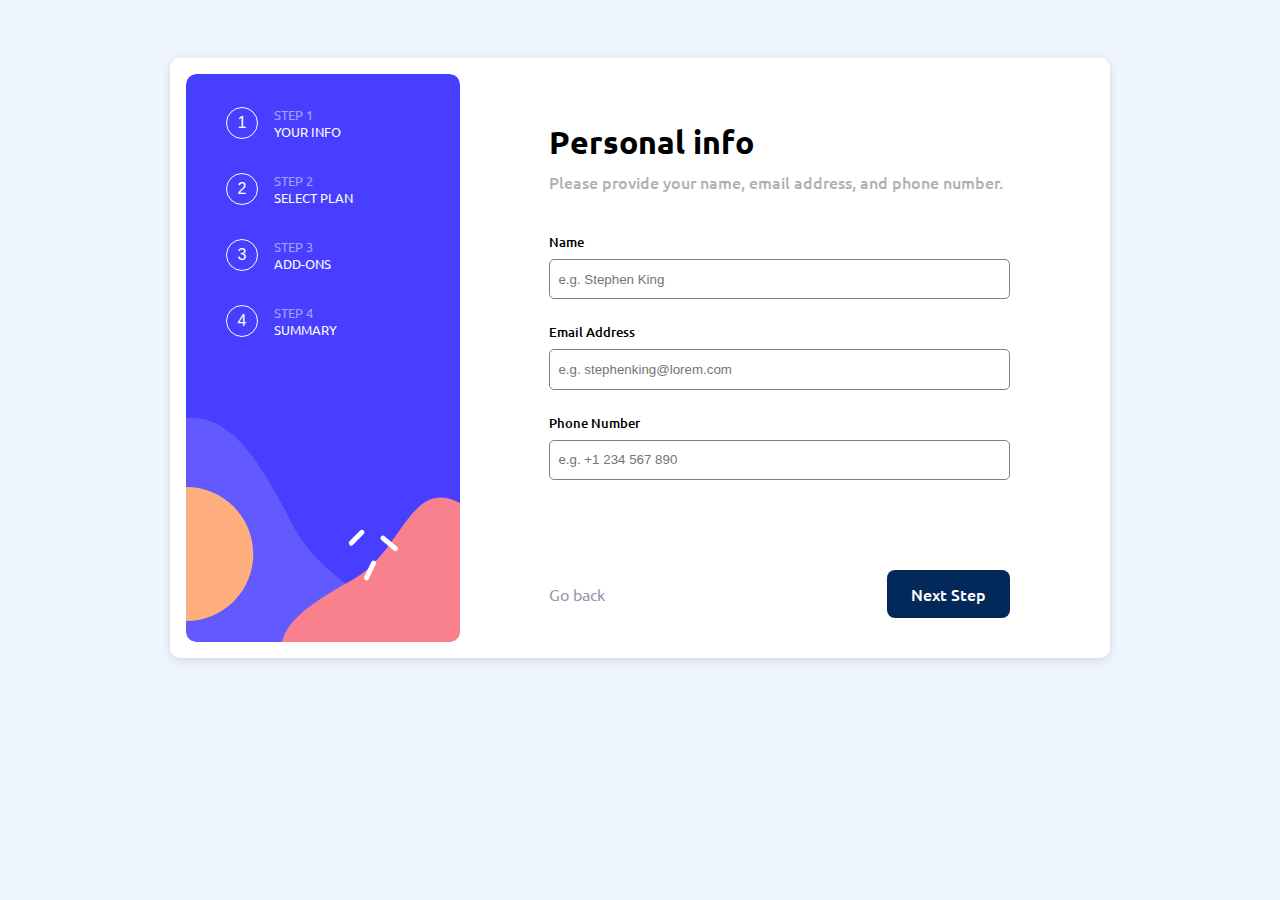
==== index.html @ 6286a1fd "finished form step 1 & 2 working on addOns section (3rd step)" ====
<!DOCTYPE html>
<html lang="en">
	<head>
		<meta charset="UTF-8" />
		<meta name="viewport" content="width=device-width, initial-scale=1.0" />
		<link
			rel="icon"
			type="image/png"
			sizes="32x32"
			href="./assets/images/favicon-32x32.png"
		/>

		<title>Frontend Mentor | Multi-step form</title>

		<link rel="stylesheet" href="styles.css" />
	</head>
	<body>
		<section>
			<div class="wrapper">
				<div class="card-container">
					<div class="steps-container">
						<ul>
							<li class="step">
								<span class="step-number">1</span>
								<div class="step-container">
									<span>STEP 1</span>
									<span id="step-name">YOUR INFO</span>
								</div>
							</li>
							<li class="step">
								<span class="step-number">2</span>
								<div class="step-container">
									<span>STEP 2</span>
									<span id="step-name">SELECT PLAN</span>
								</div>
							</li>
							<li class="step">
								<span class="step-number">3</span>
								<div class="step-container">
									<span>STEP 3</span>
									<span id="step-name">ADD-ONS</span>
								</div>
							</li>
							<li class="step">
								<span class="step-number">4</span>
								<div class="step-container">
									<span>STEP 4</span>
									<span id="step-name">SUMMARY</span>
								</div>
							</li>
						</ul>
					</div>
					<div class="form-container">
						<!-- * Titles -->
							<h1 id="form-title"></h1>
							<span id="form-description">
								
							</span>
						<form>
							<!-- * Step  1 -->
							<div class="form-wrapper">
								<div class="personal-data">
									<label for="name">Name</label>
									<!-- required -->
									<input
									type="text"
									name="name"
									placeholder="e.g. Stephen King"
									id="usrName"
									/>
									<label for="email">Email Address</label>
									<!-- required -->
									<input
									type="text"
									name="email"
									placeholder="e.g. stephenking@lorem.com"
									id="usrMail"
									/>
									<label for="phone">Phone Number</label>
									<!-- required -->
									<input
									type="text"
									name="phone"
									placeholder="e.g. +1 234 567 890"
									id="usrPhone"
									/>
								</div>
							<!-- * Step  1 finished -->
							<!-- * frequency section -->
							<div class="frequency-step">
								<div class="frequency-container">
									<div class="package-container" data-coreSubs="arcade" data-active="false">
										<img src="./assets/images/icon-arcade.svg" alt=":(" />
										<span id="service">Arcade</span>
										<span id="service-cost">$9/mo</span>
									</div>
									<div class="package-container" data-coreSubs="advanced" data-active="false">
										<img src="./assets/images/icon-advanced.svg" alt=":(" />
										<span id="service">Advanced</span>
										<span id="service-cost">$12/mo</span>
									</div>
									<div class="package-container" data-coreSubs="pro" data-active="false">
										<img src="./assets/images/icon-pro.svg" alt=":(" />
										<span id="service">Pro</span>
										<span id="service-cost">$15/mo</span>
									</div>
								</div>
								<div>
									<span>Montly</span>
									<input id="toggle-switch" type="checkbox" value="monthly"/>
									<span>Yearly</span>
								</div>
							</div>
							<!-- * frequency section -->
							<div class="add-on-step">
								<div class="add-on">
									<input type="checkbox" name="" id="" />
									<div class="addon-description">
										<span>Online Service</span>
										<span>Access to multiplayer games</span>
									</div>
									<span>+$1/mo</span>
								</div>
								<div class="add-on">
									<input type="checkbox" name="" id="" />
									<div class="addon-description">
										<span>Online Service</span>
										<span>Access to multiplayer games</span>
									</div>
									<span>+$2/mo</span>
								</div>
								<div class="add-on">
									<input type="checkbox" name="" id="" />
									<div class="addon-description">
										<span>Online Service</span>
										<span>Access to multiplayer games</span>
									</div>
									<span>+$2/mo</span>
								</div>
							</div>
							<!-- * Frequency section finish -->
							<!-- * TOTAL -->
							<div class="finish-step">
								<div class="resume">
									<div>
										<div>
											<span> Arcade (Monthly) </span>
											<span> Change </span>
										</div>
										<div id="monthlyTotal">$9/mo</div>
									</div>
									<div id="addOnServices">
										<div>Online service<span>+$9/mo</span></div>
										<div>Online service<span>+$9/mo</span></div>
									</div>
								</div>
								<div class="total-container">
									<span>Total (per month)</span>
									<span id="total">+/$12mo</span>
								</div>
							</div>
							<!-- * TOTAL -->
							<!-- * THANKS -->
							<div class="thank-you">
								<img src="./assets/images/icon-thank-you.svg" alt="" />
								<div>Thanks you!</div>
								<div>
									Thanks for confirming your subscription! We hope you have fun
									using our platform. If you ever need support, please feel free
									to email us at support@loremgaming.com.
								</div>
							</div>
							<!-- * THANKS -->
							<!-- * final button clear purple => class="confirm-btn" -->
							<button id="next">Next Step</button>
							<button id="back">Go back</button>
						</form>
					</div>
				</div>
			</div>
		</section>
	</body>
	<script src="./index.js" type="module"></script>
</html>
---- styles.css ----
@font-face {
	font-family: "UbuntuBold";
	src: url(./assets/fonts/Ubuntu-Bold.ttf);
}
@font-face {
	font-family: "UbuntuMedium";
	src: url(./assets/fonts/Ubuntu-Medium.ttf);
}
@font-face {
	font-family: "UbuntuRegular";
	src: url(./assets/fonts/Ubuntu-Regular.ttf);
}
@font-face {
	font-family: "UbuntuLight";
	src: url(./assets/fonts/Ubuntu-Light.ttf);
}

:root {
	--bodyback: white;
	--label1: black;
	--label2: white;
	--ballcolor: white;
	--ballcolor2: black;
}

body {
	background-color: #eef5ff;
}
section {
	display: flex;
	align-items: center;
}

.wrapper {
	padding-top: 50px;
	display: flex;
	justify-content: center;
	align-items: center;
	margin: auto;
	width: 940px;
	height: 600px;
}

.card-container {
	/* box-shadow: rgba(100, 100, 111, 0.2) 0px 7px 29px 0px; */
	box-shadow: rgba(99, 99, 99, 0.2) 0px 2px 8px 0px;
	height: 100%;
	background-color: #ffffff;
	border-radius: 10px;
	display: flex;
	flex-direction: row;
	align-items: center;
	justify-content: center;
	position: relative;
	width: 940px;
}

.steps-container {
	flex-shrink: 0;
	width: 274px;
	height: 568px;
	background-image: url(./assets/images/bg-sidebar-desktop.svg);
	background-size: cover;
	background-repeat: no-repeat;
	border-radius: 10px;
	color: white;
	position: absolute;
	left: 1rem;
}

.steps-container ul {
	list-style: none;
}

.step {
	display: flex;
	flex-direction: row;
	align-items: center;
}

.step-number {
	border-radius: 50%;
	width: 1.5rem;
	height: 1.5rem;
	padding: 3px;
	border: 1px solid white;
	color: white;
	display: flex;
	justify-content: center;
	align-items: center;
	font: 1rem Arial, "UbuntuMedium";
	margin-right: 1rem;
}

.step-container {
	display: flex;
	flex-direction: column;
	font-family: "UbuntuMedium";
	margin: 1rem 0;
}

.step-container span {
	font-size: 0.8rem;
	opacity: 0.5;
	font-family: "UbuntuRegular";
}

.step-container #step-name {
	opacity: 1;
}

.form-container {
    /* background-color: red; */
	display: flex;
	flex-direction: column;
    position: absolute;
    right: 6.25rem;
    top: 4rem;
    bottom: .5rem;
    width: 49%;
    flex-grow: 3;
}

form {
	margin-bottom: 130px;
	margin-top: 40px;
}

.form-wrapper {
	display: flex;
	flex-direction: column;
	width: 100%;
}
.form-wrapper .personal-data {
	display: none;
	flex-direction: column;
}

#form-title {
	font-family: "UbuntuBold";
	margin: 0 0 0.5rem 0;
}

#form-description {
	font-family: "UbuntuMedium";
	opacity: 0.3;
}

form label {
	font-family: "UbuntuMedium";
	font-size: 0.8rem;
	margin-bottom: 0.5rem;
}

form input {
	height: 2rem;
	border-radius: 5px;
	border: 0.5px gray solid;
	margin-bottom: 1.5rem;
	padding: 0.2rem 0.5rem;
}

form button {
	background-color: #022959;
    font-family: "UbuntuMedium";
	color: white;
	border-radius: 8px;
	height: 48px;
	width: 123px;
	float: right;
	outline: none;
	border: none;
	position: absolute;
	bottom: 2rem;
	right: 0;
    font-size: 1rem;
    cursor: pointer;
}

/* * Finish Step 1 */

.frequency-container {
	display: flex;
	flex-direction: row;
	position: relative;
	margin-bottom: 2rem;
    justify-content: space-between;
}

.package-container {
	border: 0.1rem solid #d6d9e6;
	height: 160px;
	width: 138px;
	border-radius: 8px;
	display: flex;
	flex-direction: column;
	cursor: pointer;
}

.package-container:hover {
	background-color: rgb(72, 62, 255, 0.03);
	border: 0.1rem solid #483eff;
}

.package-container-active {
	background-color: rgb(72, 62, 255, 0.03);
	border: 0.1rem solid #483eff;
}

.package-container img {
	width: 40px;
	height: 40px;
	margin: 1rem;
}

.package-container span {
	font-size: 1.1rem;
	font-family: "UbuntuRegular";
	margin-left: 1rem;
}

#service {
	margin-top: 1rem;
}
#service-cost {
	margin-top: 0.5rem;
	font-weight: lighter;
	opacity: 0.3;
}

.frequency-step{
    display: none;
    flex-direction: column;
}

.frequency-container ~ div {
	border-radius: 0.8rem;
	background-color: rgb(72, 62, 255, 0.03);
	display: flex;
	align-items: center;
	justify-content: center;
	padding: 1rem;
    font-family:  "UbuntuMedium";
    height: 1rem;
}

#toggle-switch{
    appearance: none;
    position: relative;
    width: 38px;
    height: 20px;
    border-radius: 25px;
    background-color: #022959;
    /* background-color: red; */
    transition: background .3s;
    outline: none;
    cursor: pointer;
    margin: 0;
    border: none;
    margin-inline: 2rem;
}

#toggle-switch::after{
    content: '';
    position: absolute;
    top: 50%;
    left: 30%;
    transform: translate(-50%, -50%);
    border-radius: 50%;
    height: 0.75rem;
    width: 0.75rem;
    background-color: white;
    transition: left .3s;
}

#toggle-switch:checked {
    background-color: #022959;
}

#toggle-switch:checked::after {
    left: 70%;
}

#back {
    left: 0rem;
    position: absolute;
    background-color: transparent;
    color: #9699AA;
    font-family: "UbuntuRegular";
    cursor: pointer;
    width: fit-content;
    padding: 0;
}

.confirm-btn {
    background-color: #483EFF;
}

.add-on-step{
    display: none;
    flex-direction: column;
}

.add-on {
    display: flex;
    flex-direction: row;
    align-items: center;
    border: 1px ;
    border-radius: 10px;
    border: 0.1rem solid #d6d9e6;
    position: relative;
    padding: 1rem 1.5rem;
    margin-bottom: 1rem;
    cursor: pointer;
}

.add-on:hover {
    border: 0.1rem solid #483eff;
    background-color: rgb(72, 62, 255, 0.03);
}

.add-on input {
    /* appearance: none; */
    margin-bottom: 0;
    width: 20px;
    height: 20px;
    border-radius: 10%;
    margin-right: 0.3rem;
    border-radius: 10%;
    border-style: solid;
    border-width: 0.1rem;
    border-color: gray;
}

.add-on input:hover {
    cursor: pointer;
}

.add-on input:checked{
    accent-color: #483eff;
}

.addon-description{
    display: flex;
    flex-direction: column;
}

.addon-description ~ span{
    position: absolute;
    right: 1rem;
    color: #483eff;
    font-family: "UbuntuRegular";
    font-size: .9rem;
}

.addon-description > span{
    font-family: "UbuntuRegular";
    margin-left: 1rem;
}

.addon-description > span:nth-child(2){
    margin-top: .5rem;
    opacity: .4;
    font-family: "UbuntuRegular";
}


.finish-step{
    display: none;
    flex-direction: column;
}

.resume {
    border-radius: 0.8rem;
	background-color: rgb(72, 62, 255, 0.03);
	display: flex;
	flex-direction: column;
	padding: 1.5rem 1.5rem 0rem 1.5rem;
    font-family:  "UbuntuMedium";
    width: 26.063rem;
    height: 182px;
    justify-content: space-around;
}

/* .resume > div ~ div{
    display: flex;
    flex-direction: column;
    background-color: red;
} */

.resume > div:nth-child(1) {
    display: flex;
    flex-direction: row;
    justify-content: space-between;
    border-bottom: 1px solid rgb(151, 151, 151, .3);
    padding-bottom: 1.5rem;
}

#monthlyTotal{
    padding-top: 1rem;
}

.resume > div > div > span {
    display: flex;
    flex-direction: column;
}

#addOnServices {
    /* overflow: scroll; */
}

#addOnServices > div {
    display: flex;
    font-family: "UbuntuLight";
    color: rgb(150, 153, 170, .9);
    flex-direction: row !important;
    justify-content: space-between;
    margin-bottom: 1.2rem;
    flex-direction: column;
}

#addOnServices > div > span {
    font-family: "UbuntuLight";
    color: rgb(0, 0, 0);
    flex-direction: row !important;
    justify-content: space-between;
}


/*  * Change */
.resume > div > div > span:nth-child(2) {
    font-family: "UbuntuLight";
    margin-top: .3rem;
    width: auto;
    font-weight: 500;
    font-size: 15px;
    display: inline-block;
    color: rgb(150, 153, 170, .9);
    border-bottom: 1px solid rgb(150, 153, 170, .9);
    width: 3.2rem;
    cursor: pointer;
}

.total-container {
    display: flex;
    flex-direction: row;
    align-items: center;
    justify-content: space-between;
    margin-top: 1.5rem;
    width: 26.875rem;
    align-self: center;
}

.total-container > #total{
    color: #483EFF;
    font-size: 1.5rem;
    font-family: "UbuntuBold";
}

.total-container > span{
    font-family: "UbuntuLight";    
    color: rgb(150, 153, 170, .9);
    font-weight: 900;
    cursor: pointer;
}

.thank-you{
    display: none;
    flex-direction: column;
    align-content: center;
    width: 450px;
    height: 238px;
}

.thank-you > *{
    width: 100%;
    margin-top: 1rem;
    margin-bottom: 1rem;
}

.thank-you img{
    width: 80px;
    height: 80px;
    margin: auto;
    margin-bottom: 1rem;
    margin-top: 2.2rem;
}

.thank-you img + div{
    text-align: center;
    font-family: "UbuntuBold";
    font-size: 2rem;
    margin-bottom: 0;
    margin-top: 1rem;
}

.thank-you > div + div{
    text-align: center;
    color: rgb(150, 153, 170);    
    font-family: "UbuntuRegular";
    letter-spacing: .1px;
    line-height: 28px;
}
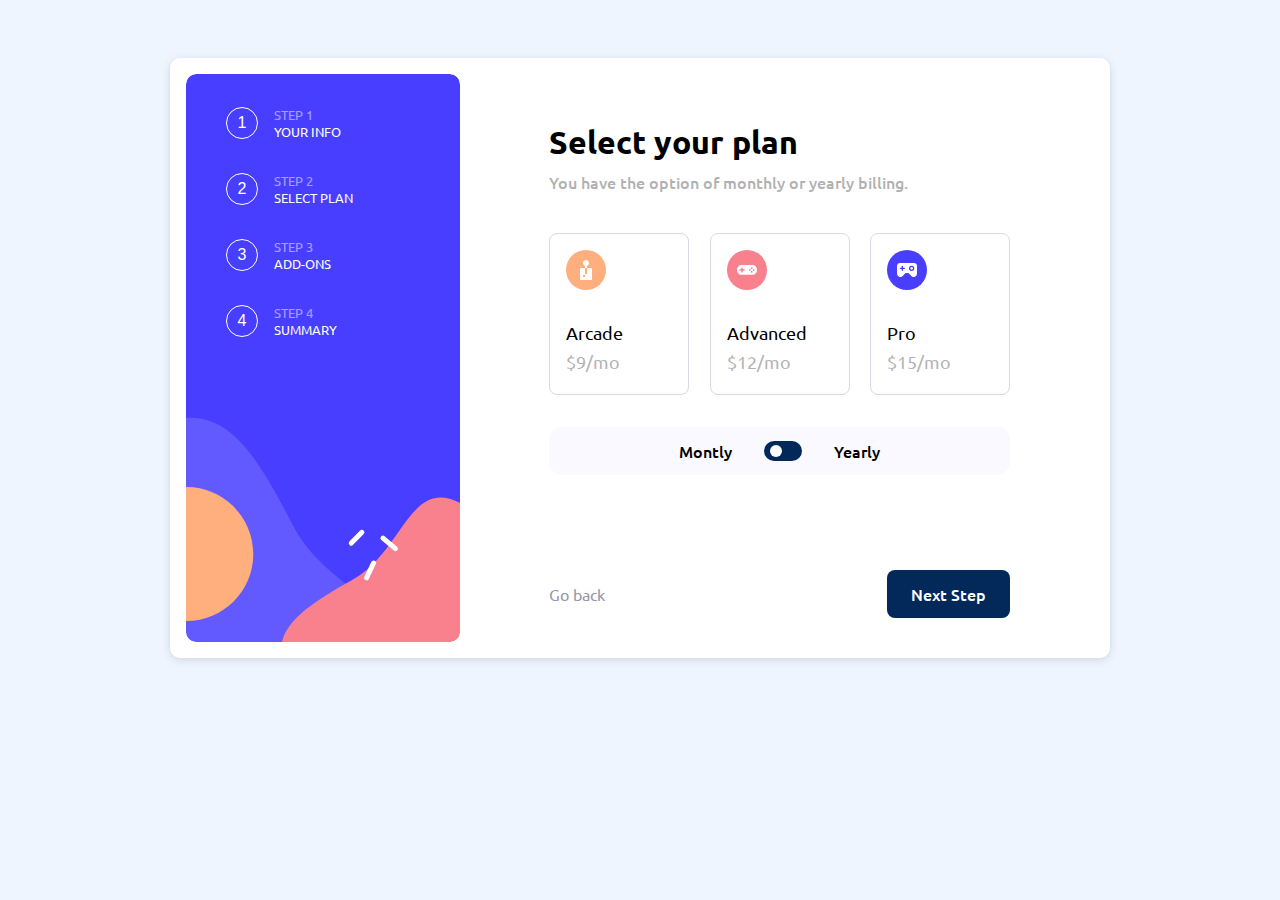
==== commit d47daa02: "Finished third step and now prices are updating when switching to yearly subscription plan" ====
--- a/index.html
+++ b/index.html
@@ -114,28 +114,28 @@
 							<!-- * frequency section -->
 							<div class="add-on-step">
 								<div class="add-on">
-									<input type="checkbox" name="" id="" />
+									<input type="checkbox" data-service="onlineService" class="addOnInput" />
 									<div class="addon-description">
 										<span>Online Service</span>
 										<span>Access to multiplayer games</span>
 									</div>
-									<span>+$1/mo</span>
+									<span id="addOnCost">+$1/mo</span>
 								</div>
 								<div class="add-on">
-									<input type="checkbox" name="" id="" />
+									<input type="checkbox" data-service="largerStorage" class="addOnInput" />
 									<div class="addon-description">
-										<span>Online Service</span>
-										<span>Access to multiplayer games</span>
+										<span>Larger storage</span>
+										<span>Extra 1TB of cloud save</span>
 									</div>
-									<span>+$2/mo</span>
+									<span id="addOnCost">+$2/mo</span>
 								</div>
 								<div class="add-on">
-									<input type="checkbox" name="" id="" />
+									<input type="checkbox" data-service="customProfile" class="addOnInput" />
 									<div class="addon-description">
-										<span>Online Service</span>
-										<span>Access to multiplayer games</span>
+										<span>Customizable profile</span>
+										<span>Custom theme on your profile</span>
 									</div>
-									<span>+$2/mo</span>
+									<span id="addOnCost">+$2/mo</span>
 								</div>
 							</div>
 							<!-- * Frequency section finish -->
--- a/styles.css
+++ b/styles.css
@@ -204,7 +204,7 @@
 
 .package-container-active {
 	background-color: rgb(72, 62, 255, 0.03);
-	border: 0.1rem solid #483eff;
+	border: 0.1rem solid #483eff !important; 
 }
 
 .package-container img {
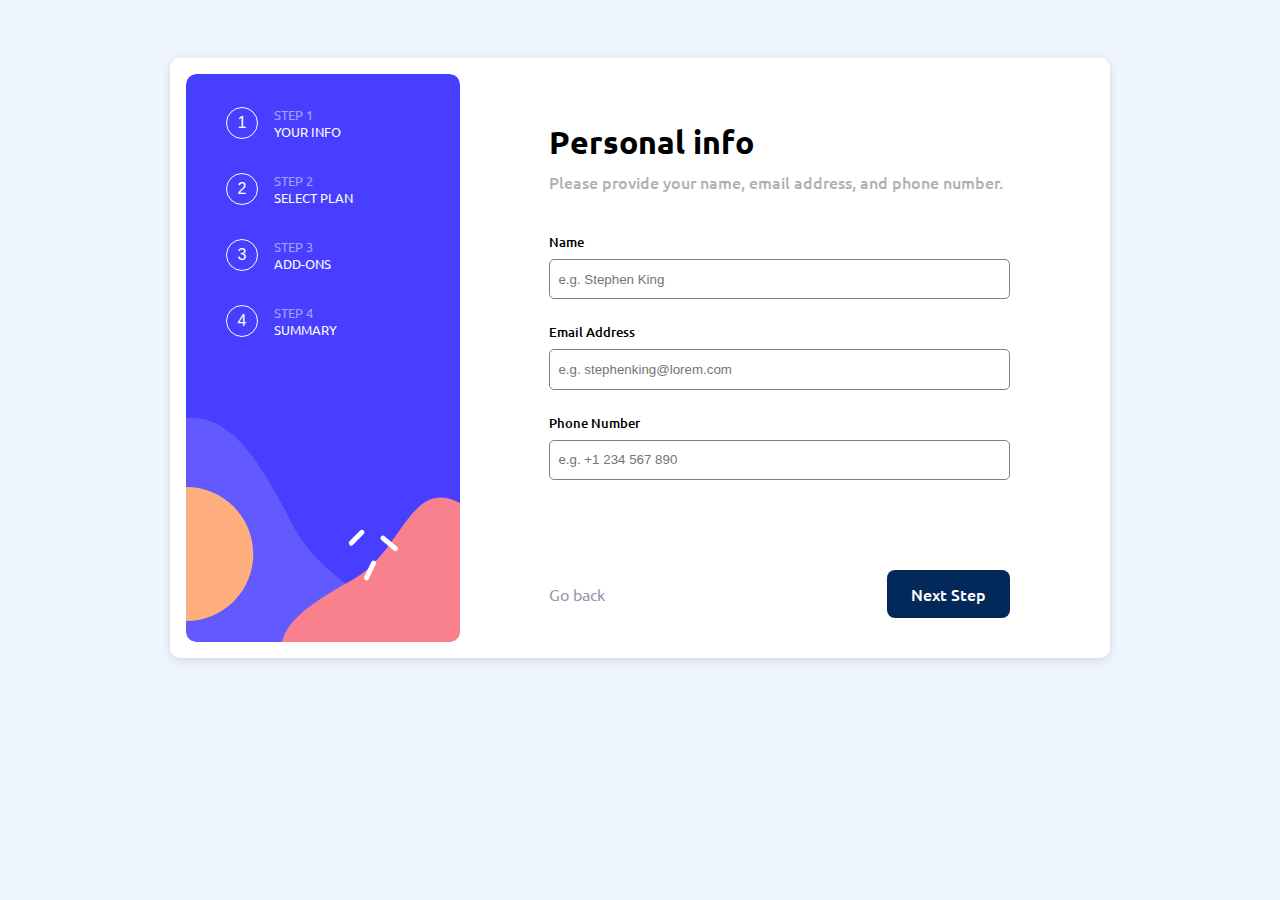
==== commit 4ba572cb: "Code refactor to manage form with class instead of multiple functions" ====
--- a/index.html
+++ b/index.html
@@ -56,7 +56,7 @@
 							<span id="form-description">
 								
 							</span>
-						<form>
+						<form id="multiStepForm">
 							<!-- * Step  1 -->
 							<div class="form-wrapper">
 								<div class="personal-data">
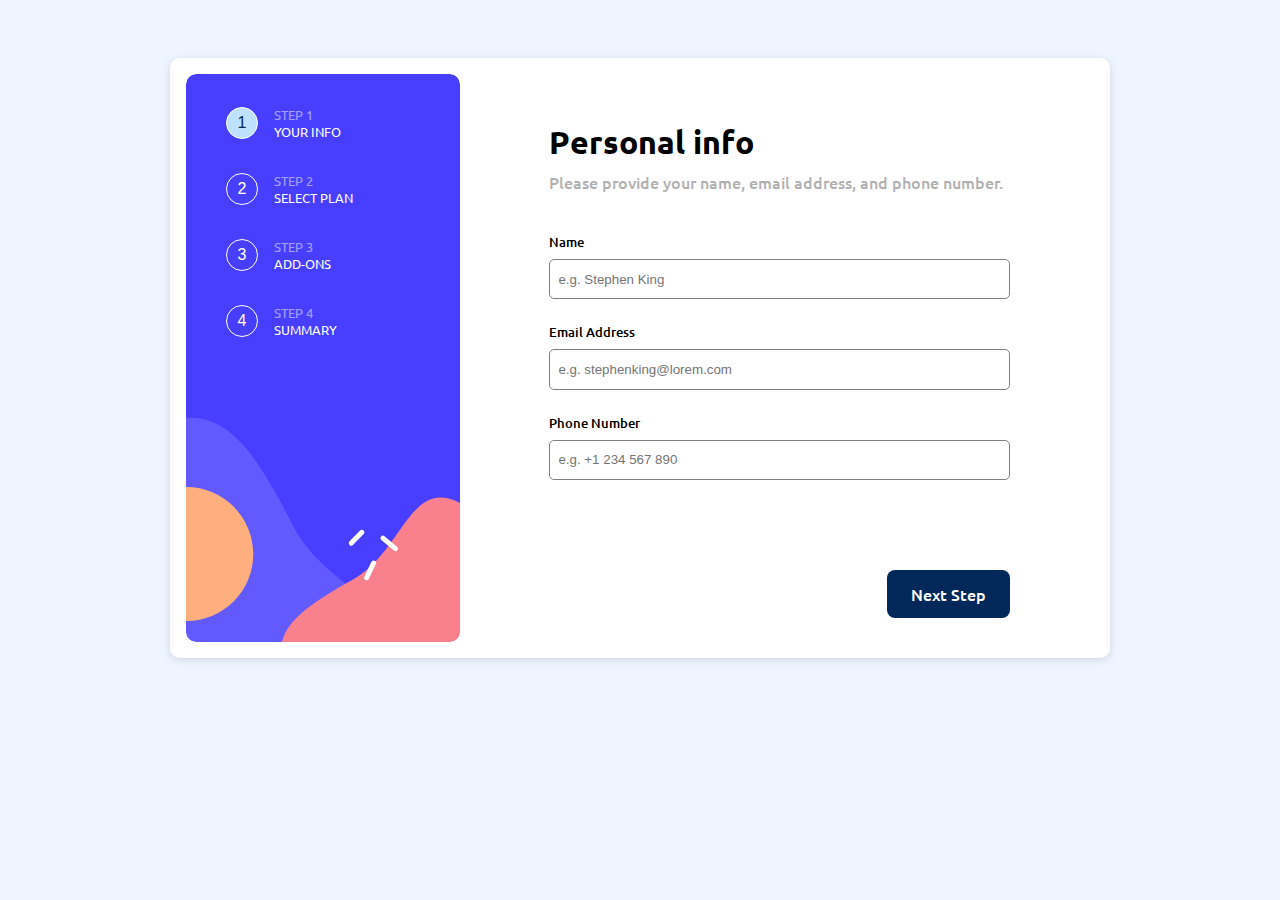
==== commit 31f554ce: "Step one and 2 validating, proper back-button display" ====
--- a/index.html
+++ b/index.html
@@ -63,10 +63,10 @@
 									<label for="name">Name</label>
 									<!-- required -->
 									<input
-									type="text"
+									type=""
 									name="name"
 									placeholder="e.g. Stephen King"
-									id="usrName"
+									id="nameField"
 									/>
 									<label for="email">Email Address</label>
 									<!-- required -->
@@ -74,15 +74,15 @@
 									type="text"
 									name="email"
 									placeholder="e.g. stephenking@lorem.com"
-									id="usrMail"
+									id="emailField"
 									/>
 									<label for="phone">Phone Number</label>
 									<!-- required -->
 									<input
-									type="text"
+									type="number"
 									name="phone"
 									placeholder="e.g. +1 234 567 890"
-									id="usrPhone"
+									id="phoneField"
 									/>
 								</div>
 							<!-- * Step  1 finished -->
@@ -172,8 +172,8 @@
 							</div>
 							<!-- * THANKS -->
 							<!-- * final button clear purple => class="confirm-btn" -->
-							<button id="next">Next Step</button>
-							<button id="back">Go back</button>
+							<button id="next" value="1">Next Step</button>
+							<button id="back" value="back">Go back</button>
 						</form>
 					</div>
 				</div>
--- a/styles.css
+++ b/styles.css
@@ -92,6 +92,11 @@
 	margin-right: 1rem;
 }
 
+.step-number-active {
+    background-color: #BEE2FD; 
+    color: #022959;
+}
+
 .step-container {
 	display: flex;
 	flex-direction: column;
@@ -158,6 +163,26 @@
 	border: 0.5px gray solid;
 	margin-bottom: 1.5rem;
 	padding: 0.2rem 0.5rem;
+}
+
+textarea:focus, input:focus{
+    outline: none;
+}
+
+.invalid-form-field {
+    border: 0.5px red solid;
+    background-color: rgb(255, 0, 0, 0.03);
+}
+
+.valid-form-field {
+    border: 0.5px #008200 solid;
+    background-color: rgb(0, 180, 0, 0.09);
+}
+.valid-form-field::after {
+    content: "Hola";
+    position: absolute;
+    width: 50px;
+    height: 50px;
 }
 
 form button {
@@ -175,8 +200,11 @@
 	right: 0;
     font-size: 1rem;
     cursor: pointer;
-}
-
+} 
+
+.disabled {
+    background-color: rgb(2, 41, 89, 0.5);
+}
 /* * Finish Step 1 */
 
 .frequency-container {
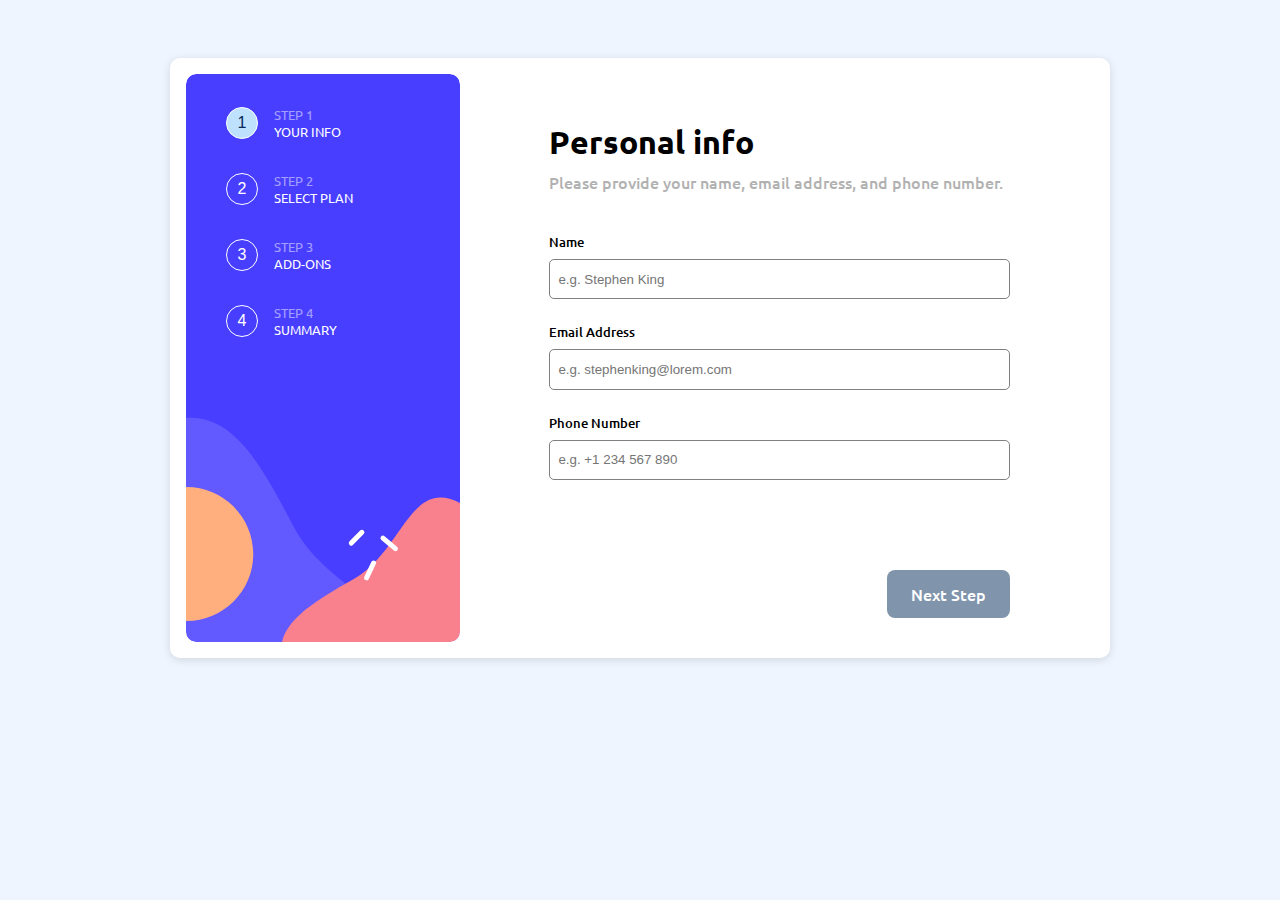
==== commit 49aceb33: "Finished All requierements, will be refactoring again :)" ====
--- a/index.html
+++ b/index.html
@@ -114,28 +114,29 @@
 							<!-- * frequency section -->
 							<div class="add-on-step">
 								<div class="add-on">
-									<input type="checkbox" data-service="onlineService" class="addOnInput" />
+									<input type="checkbox" class="addOnInput" />
 									<div class="addon-description">
 										<span>Online Service</span>
 										<span>Access to multiplayer games</span>
 									</div>
-									<span id="addOnCost">+$1/mo</span>
+									<span id="addOnCost" data-addon="onlineService">+$1/mo</span>
 								</div>
 								<div class="add-on">
-									<input type="checkbox" data-service="largerStorage" class="addOnInput" />
+									<input type="checkbox" class="addOnInput" />
 									<div class="addon-description">
 										<span>Larger storage</span>
 										<span>Extra 1TB of cloud save</span>
 									</div>
-									<span id="addOnCost">+$2/mo</span>
+									<span id="addOnCost" data-addon="largerStorage">+$2/mo</span>
 								</div>
 								<div class="add-on">
-									<input type="checkbox" data-service="customProfile" class="addOnInput" />
+									<input type="checkbox" class="addOnInput" />
 									<div class="addon-description">
 										<span>Customizable profile</span>
 										<span>Custom theme on your profile</span>
 									</div>
-									<span id="addOnCost">+$2/mo</span>
+									<!-- TODO: Remove after fix -->
+									<span id="addOnCost" data-addon="customProfile">+$10/mo</span>
 								</div>
 							</div>
 							<!-- * Frequency section finish -->
@@ -144,14 +145,12 @@
 								<div class="resume">
 									<div>
 										<div>
-											<span> Arcade (Monthly) </span>
-											<span> Change </span>
+											<span id="resume-core"> Arcade (Monthly) </span>
+											<span id="resume-back"> Change </span>
 										</div>
-										<div id="monthlyTotal">$9/mo</div>
+										<div id="core-price">$9/mo</div>
 									</div>
 									<div id="addOnServices">
-										<div>Online service<span>+$9/mo</span></div>
-										<div>Online service<span>+$9/mo</span></div>
 									</div>
 								</div>
 								<div class="total-container">
--- a/styles.css
+++ b/styles.css
@@ -406,7 +406,7 @@
 	padding: 1.5rem 1.5rem 0rem 1.5rem;
     font-family:  "UbuntuMedium";
     width: 26.063rem;
-    height: 182px;
+    /* height: 182px; */
     justify-content: space-around;
 }
 
@@ -424,7 +424,7 @@
     padding-bottom: 1.5rem;
 }
 
-#monthlyTotal{
+#core-price{
     padding-top: 1rem;
 }
 
@@ -434,7 +434,7 @@
 }
 
 #addOnServices {
-    /* overflow: scroll; */
+    padding-top: 1rem;
 }
 
 #addOnServices > div {
@@ -443,7 +443,7 @@
     color: rgb(150, 153, 170, .9);
     flex-direction: row !important;
     justify-content: space-between;
-    margin-bottom: 1.2rem;
+    /* margin-bottom: 1.2rem; */
     flex-direction: column;
 }
 
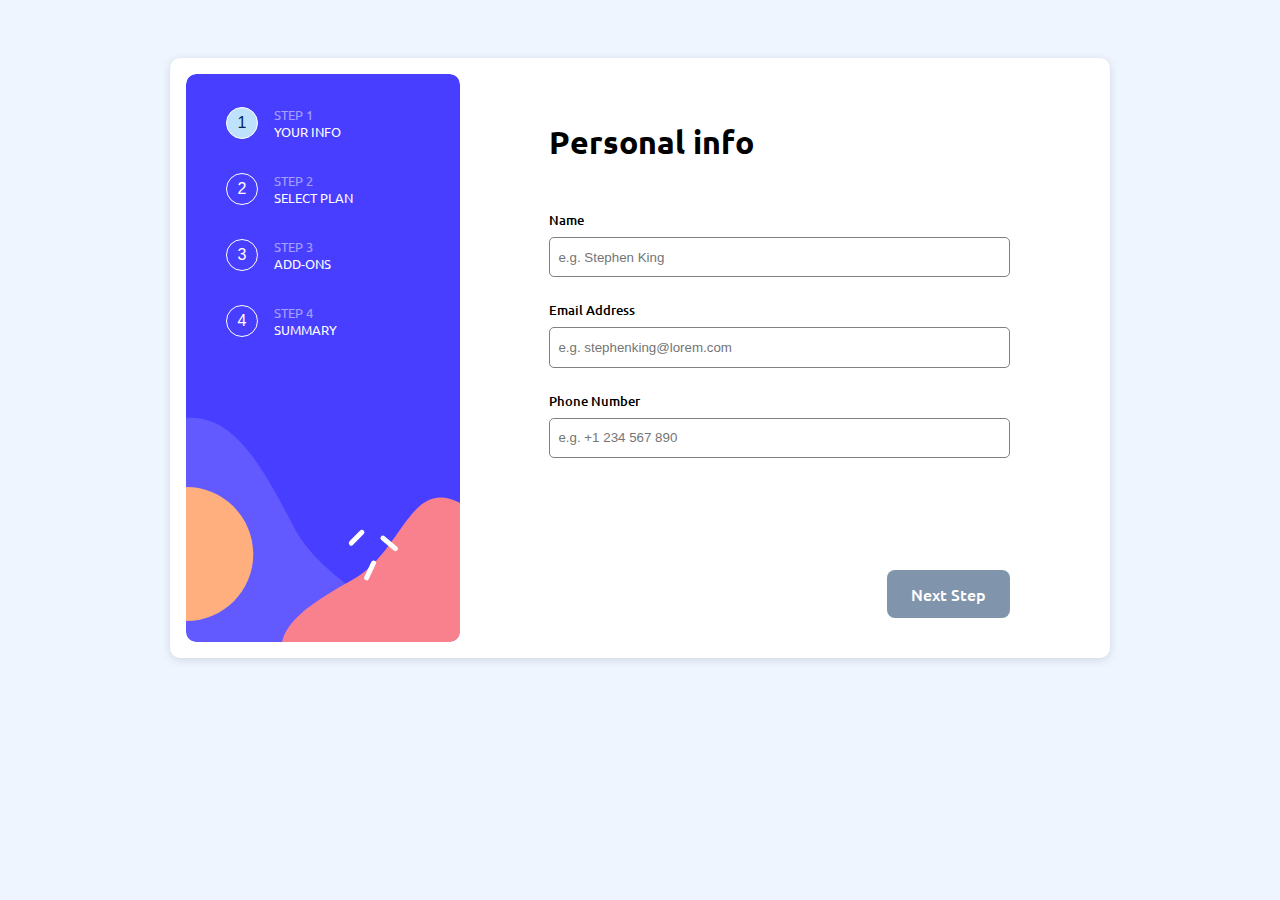
==== commit 6d4a3183: "Mobile styling finished" ====
--- a/index.html
+++ b/index.html
@@ -171,8 +171,10 @@
 							</div>
 							<!-- * THANKS -->
 							<!-- * final button clear purple => class="confirm-btn" -->
-							<button id="next" value="1">Next Step</button>
-							<button id="back" value="back">Go back</button>
+							<div id="mobileBackground">
+								<button id="next" value="1">Next Step</button>
+								<button id="back" value="back">Go back</button>
+							</div>
 						</form>
 					</div>
 				</div>
--- a/styles.css
+++ b/styles.css
@@ -93,8 +93,8 @@
 }
 
 .step-number-active {
-    background-color: #BEE2FD; 
-    color: #022959;
+	background-color: #bee2fd;
+	color: #022959;
 }
 
 .step-container {
@@ -115,15 +115,15 @@
 }
 
 .form-container {
-    /* background-color: red; */
-	display: flex;
-	flex-direction: column;
-    position: absolute;
-    right: 6.25rem;
-    top: 4rem;
-    bottom: .5rem;
-    width: 49%;
-    flex-grow: 3;
+	/* background-color: red; */
+	display: flex;
+	flex-direction: column;
+	position: absolute;
+	right: 6.25rem;
+	top: 4rem;
+	bottom: 0.5rem;
+	width: 49%;
+	flex-grow: 3;
 }
 
 form {
@@ -165,29 +165,30 @@
 	padding: 0.2rem 0.5rem;
 }
 
-textarea:focus, input:focus{
-    outline: none;
+textarea:focus,
+input:focus {
+	outline: none;
 }
 
 .invalid-form-field {
-    border: 0.5px red solid;
-    background-color: rgb(255, 0, 0, 0.03);
+	border: 0.5px red solid;
+	background-color: rgb(255, 0, 0, 0.03);
 }
 
 .valid-form-field {
-    border: 0.5px #008200 solid;
-    background-color: rgb(0, 180, 0, 0.09);
+	border: 0.5px #008200 solid;
+	background-color: rgb(0, 180, 0, 0.09);
 }
 .valid-form-field::after {
-    content: "Hola";
-    position: absolute;
-    width: 50px;
-    height: 50px;
+	content: "Hola";
+	position: absolute;
+	width: 50px;
+	height: 50px;
 }
 
 form button {
 	background-color: #022959;
-    font-family: "UbuntuMedium";
+	font-family: "UbuntuMedium";
 	color: white;
 	border-radius: 8px;
 	height: 48px;
@@ -198,12 +199,12 @@
 	position: absolute;
 	bottom: 2rem;
 	right: 0;
-    font-size: 1rem;
-    cursor: pointer;
-} 
+	font-size: 1rem;
+	cursor: pointer;
+}
 
 .disabled {
-    background-color: rgb(2, 41, 89, 0.5);
+	background-color: rgb(2, 41, 89, 0.5);
 }
 /* * Finish Step 1 */
 
@@ -212,7 +213,7 @@
 	flex-direction: row;
 	position: relative;
 	margin-bottom: 2rem;
-    justify-content: space-between;
+	justify-content: space-between;
 }
 
 .package-container {
@@ -232,7 +233,7 @@
 
 .package-container-active {
 	background-color: rgb(72, 62, 255, 0.03);
-	border: 0.1rem solid #483eff !important; 
+	border: 0.1rem solid #483eff !important;
 }
 
 .package-container img {
@@ -256,9 +257,9 @@
 	opacity: 0.3;
 }
 
-.frequency-step{
-    display: none;
-    flex-direction: column;
+.frequency-step {
+	display: none;
+	flex-direction: column;
 }
 
 .frequency-container ~ div {
@@ -268,264 +269,483 @@
 	align-items: center;
 	justify-content: center;
 	padding: 1rem;
-    font-family:  "UbuntuMedium";
-    height: 1rem;
-}
-
-#toggle-switch{
-    appearance: none;
-    position: relative;
-    width: 38px;
-    height: 20px;
-    border-radius: 25px;
-    background-color: #022959;
-    /* background-color: red; */
-    transition: background .3s;
-    outline: none;
-    cursor: pointer;
-    margin: 0;
-    border: none;
-    margin-inline: 2rem;
-}
-
-#toggle-switch::after{
-    content: '';
-    position: absolute;
-    top: 50%;
-    left: 30%;
-    transform: translate(-50%, -50%);
-    border-radius: 50%;
-    height: 0.75rem;
-    width: 0.75rem;
-    background-color: white;
-    transition: left .3s;
+	font-family: "UbuntuMedium";
+	height: 1rem;
+}
+
+#toggle-switch {
+	appearance: none;
+	position: relative;
+	width: 38px;
+	height: 20px;
+	border-radius: 25px;
+	background-color: #022959;
+	transition: background 0.3s;
+	outline: none;
+	cursor: pointer;
+	margin: 0;
+	border: none;
+	margin-inline: 2rem;
+}
+
+#toggle-switch::after {
+	content: "";
+	position: absolute;
+	top: 50%;
+	left: 30%;
+	transform: translate(-50%, -50%);
+	border-radius: 50%;
+	height: 0.75rem;
+	width: 0.75rem;
+	background-color: white;
+	transition: left 0.3s;
 }
 
 #toggle-switch:checked {
-    background-color: #022959;
+	background-color: #022959;
 }
 
 #toggle-switch:checked::after {
-    left: 70%;
+	left: 70%;
 }
 
 #back {
-    left: 0rem;
-    position: absolute;
-    background-color: transparent;
-    color: #9699AA;
-    font-family: "UbuntuRegular";
-    cursor: pointer;
-    width: fit-content;
-    padding: 0;
+	left: 0rem;
+	position: absolute;
+	background-color: transparent;
+	color: #9699aa;
+	font-family: "UbuntuRegular";
+	cursor: pointer;
+	width: fit-content;
+	padding: 0;
 }
 
 .confirm-btn {
-    background-color: #483EFF;
-}
-
-.add-on-step{
-    display: none;
-    flex-direction: column;
+	background-color: #483eff;
+}
+
+.add-on-step {
+	display: none;
+	flex-direction: column;
 }
 
 .add-on {
-    display: flex;
-    flex-direction: row;
-    align-items: center;
-    border: 1px ;
-    border-radius: 10px;
-    border: 0.1rem solid #d6d9e6;
-    position: relative;
-    padding: 1rem 1.5rem;
-    margin-bottom: 1rem;
-    cursor: pointer;
+	display: flex;
+	flex-direction: row;
+	align-items: center;
+	border: 1px;
+	border-radius: 10px;
+	border: 0.1rem solid #d6d9e6;
+	position: relative;
+	padding: 1rem 1.5rem;
+	margin-bottom: 1rem;
+	cursor: pointer;
 }
 
 .add-on:hover {
-    border: 0.1rem solid #483eff;
-    background-color: rgb(72, 62, 255, 0.03);
+	border: 0.1rem solid #483eff;
+	background-color: rgb(72, 62, 255, 0.03);
 }
 
 .add-on input {
-    /* appearance: none; */
-    margin-bottom: 0;
-    width: 20px;
-    height: 20px;
-    border-radius: 10%;
-    margin-right: 0.3rem;
-    border-radius: 10%;
-    border-style: solid;
-    border-width: 0.1rem;
-    border-color: gray;
+	/* appearance: none; */
+	margin-bottom: 0;
+	width: 20px;
+	height: 20px;
+	border-radius: 10%;
+	margin-right: 0.3rem;
+	border-radius: 10%;
+	border-style: solid;
+	border-width: 0.1rem;
+	border-color: gray;
 }
 
 .add-on input:hover {
-    cursor: pointer;
-}
-
-.add-on input:checked{
-    accent-color: #483eff;
-}
-
-.addon-description{
-    display: flex;
-    flex-direction: column;
-}
-
-.addon-description ~ span{
-    position: absolute;
-    right: 1rem;
-    color: #483eff;
-    font-family: "UbuntuRegular";
-    font-size: .9rem;
-}
-
-.addon-description > span{
-    font-family: "UbuntuRegular";
-    margin-left: 1rem;
-}
-
-.addon-description > span:nth-child(2){
-    margin-top: .5rem;
-    opacity: .4;
-    font-family: "UbuntuRegular";
-}
-
-
-.finish-step{
-    display: none;
-    flex-direction: column;
+	cursor: pointer;
+}
+
+.add-on input:checked {
+	accent-color: #483eff;
+}
+
+.addon-description {
+	display: flex;
+	flex-direction: column;
+}
+
+.addon-description ~ span {
+	position: absolute;
+	right: 1rem;
+	color: #483eff;
+	font-family: "UbuntuRegular";
+	font-size: 0.9rem;
+}
+
+.addon-description > span {
+	font-family: "UbuntuRegular";
+	margin-left: 1rem;
+}
+
+.addon-description > span:nth-child(2) {
+	margin-top: 0.5rem;
+	opacity: 0.4;
+	font-family: "UbuntuRegular";
+}
+
+.finish-step {
+	display: none;
+	flex-direction: column;
 }
 
 .resume {
-    border-radius: 0.8rem;
+	border-radius: 0.8rem;
 	background-color: rgb(72, 62, 255, 0.03);
 	display: flex;
 	flex-direction: column;
 	padding: 1.5rem 1.5rem 0rem 1.5rem;
-    font-family:  "UbuntuMedium";
-    width: 26.063rem;
-    /* height: 182px; */
-    justify-content: space-around;
-}
-
-/* .resume > div ~ div{
-    display: flex;
-    flex-direction: column;
-    background-color: red;
-} */
+	font-family: "UbuntuMedium";
+	width: 26.063rem;
+	justify-content: space-around;
+}
 
 .resume > div:nth-child(1) {
-    display: flex;
-    flex-direction: row;
-    justify-content: space-between;
-    border-bottom: 1px solid rgb(151, 151, 151, .3);
-    padding-bottom: 1.5rem;
-}
-
-#core-price{
-    padding-top: 1rem;
+	display: flex;
+	flex-direction: row;
+	justify-content: space-between;
+	border-bottom: 1px solid rgb(151, 151, 151, 0.3);
+	padding-bottom: 1.5rem;
+}
+
+#core-price {
+	padding-top: 1rem;
 }
 
 .resume > div > div > span {
-    display: flex;
-    flex-direction: column;
+	display: flex;
+	flex-direction: column;
 }
 
 #addOnServices {
-    padding-top: 1rem;
+	padding-top: 1rem;
 }
 
 #addOnServices > div {
-    display: flex;
-    font-family: "UbuntuLight";
-    color: rgb(150, 153, 170, .9);
-    flex-direction: row !important;
-    justify-content: space-between;
-    /* margin-bottom: 1.2rem; */
-    flex-direction: column;
+	display: flex;
+	font-family: "UbuntuLight";
+	color: rgb(150, 153, 170, 0.9);
+	flex-direction: row !important;
+	justify-content: space-between;
+	flex-direction: column;
 }
 
 #addOnServices > div > span {
-    font-family: "UbuntuLight";
-    color: rgb(0, 0, 0);
-    flex-direction: row !important;
-    justify-content: space-between;
-}
-
+	font-family: "UbuntuLight";
+	color: rgb(0, 0, 0);
+	flex-direction: row !important;
+	justify-content: space-between;
+}
 
 /*  * Change */
 .resume > div > div > span:nth-child(2) {
-    font-family: "UbuntuLight";
-    margin-top: .3rem;
-    width: auto;
-    font-weight: 500;
-    font-size: 15px;
-    display: inline-block;
-    color: rgb(150, 153, 170, .9);
-    border-bottom: 1px solid rgb(150, 153, 170, .9);
-    width: 3.2rem;
-    cursor: pointer;
+	font-family: "UbuntuLight";
+	margin-top: 0.3rem;
+	width: auto;
+	font-weight: 500;
+	font-size: 15px;
+	display: inline-block;
+	color: rgb(150, 153, 170, 0.9);
+	border-bottom: 1px solid rgb(150, 153, 170, 0.9);
+	width: 3.2rem;
+	cursor: pointer;
 }
 
 .total-container {
-    display: flex;
-    flex-direction: row;
-    align-items: center;
-    justify-content: space-between;
-    margin-top: 1.5rem;
-    width: 26.875rem;
-    align-self: center;
-}
-
-.total-container > #total{
-    color: #483EFF;
-    font-size: 1.5rem;
-    font-family: "UbuntuBold";
-}
-
-.total-container > span{
-    font-family: "UbuntuLight";    
-    color: rgb(150, 153, 170, .9);
-    font-weight: 900;
-    cursor: pointer;
-}
-
-.thank-you{
-    display: none;
-    flex-direction: column;
-    align-content: center;
-    width: 450px;
-    height: 238px;
-}
-
-.thank-you > *{
-    width: 100%;
-    margin-top: 1rem;
-    margin-bottom: 1rem;
-}
-
-.thank-you img{
-    width: 80px;
-    height: 80px;
-    margin: auto;
-    margin-bottom: 1rem;
-    margin-top: 2.2rem;
-}
-
-.thank-you img + div{
-    text-align: center;
-    font-family: "UbuntuBold";
-    font-size: 2rem;
-    margin-bottom: 0;
-    margin-top: 1rem;
-}
-
-.thank-you > div + div{
-    text-align: center;
-    color: rgb(150, 153, 170);    
-    font-family: "UbuntuRegular";
-    letter-spacing: .1px;
-    line-height: 28px;
-}
+	display: flex;
+	flex-direction: row;
+	align-items: center;
+	justify-content: space-between;
+	margin-top: 1.5rem;
+	width: 26.875rem;
+	align-self: center;
+}
+
+.total-container > #total {
+	color: #483eff;
+	font-size: 1.5rem;
+	font-family: "UbuntuBold";
+}
+
+.total-container > span {
+	font-family: "UbuntuLight";
+	color: rgb(150, 153, 170, 0.9);
+	font-weight: 900;
+	cursor: pointer;
+}
+
+.thank-you {
+	display: none;
+	flex-direction: column;
+	align-content: center;
+	width: 450px;
+	height: 238px;
+}
+
+.thank-you > * {
+	width: 100%;
+	margin-top: 1rem;
+	margin-bottom: 1rem;
+}
+
+.thank-you img {
+	width: 80px;
+	height: 80px;
+	margin: auto;
+	margin-bottom: 1rem;
+	margin-top: 2.2rem;
+}
+
+.thank-you img + div {
+	text-align: center;
+	font-family: "UbuntuBold";
+	font-size: 2rem;
+	margin-bottom: 0;
+	margin-top: 1rem;
+}
+
+.thank-you > div + div {
+	text-align: center;
+	color: rgb(150, 153, 170);
+	font-family: "UbuntuRegular";
+	letter-spacing: 0.1px;
+	line-height: 28px;
+}
+
+@media (max-width: 450px) {
+	body {
+		margin: 0;
+		width: 100vw;
+		height: 100vh;
+	}
+
+	.wrapper {
+		padding-top: 0;
+	}
+
+	.card-container {
+		display: flex;
+		flex-direction: column;
+		box-shadow: none;
+		background-color: #eef5ff;
+		width: 100vw;
+		top: 0;
+		position: absolute;
+		/* right: 1rem; */
+	}
+
+	.steps-container {
+		position: absolute;
+		width: 100%;
+		left: 0;
+		top: 0;
+		height: 172px;
+		background-position-y: 87%;
+		background-size: cover;
+		border-radius: 0;
+	}
+
+	.steps-container ul {
+		display: flex;
+		justify-content: center;
+		margin-top: 8%;
+		padding-left: 0;
+	}
+
+	.form-container {
+		background-color: white;
+		right: auto;
+		top: 11%;
+		padding: 2rem 1.5rem 0.5rem 1.5rem;
+		margin: 0 auto;
+		height: fit-content;
+		width: 79%;
+		position: absolute;
+		border-radius: 1rem;
+		box-shadow: rgb(0 0 0 / 10%) -4px 9px 25px -6px;
+		overflow: visible;
+	}
+
+	.step-container {
+		display: none;
+	}
+
+	.step-number {
+		margin-inline: 0.5rem;
+		border: 1px solid white;
+		font-size: 0.8rem;
+	}
+
+	#form-title {
+		font-family: "UbuntuBold";
+		margin: 0 0 0.5rem 0;
+	}
+
+	#form-description {
+		font-family: "UbuntuRegular";
+		opacity: 0.3;
+		width: 102%;
+		letter-spacing: 0.03rem;
+	}
+
+	form {
+		margin-bottom: 0;
+	}
+
+	form button {
+		position: fixed;
+		bottom: 1.5rem;
+		right: 1rem;
+	}
+
+	#mobileBackground {
+		background-color: white;
+		width: 100%;
+		position: fixed;
+		bottom: 0;
+		height: 5rem;
+		left: 0;
+		padding-top: 0.5rem;
+	}
+
+	#back {
+		left: 1rem;
+	}
+
+	.form-wrapper .personal-data label {
+		font-family: "UbuntuMedium";
+	}
+
+	.form-wrapper .personal-data input {
+		background-color: white;
+		padding-inline: 1rem;
+		border-radius: 8px;
+		margin-bottom: 1rem;
+	}
+
+	.frequency-container {
+		display: flex;
+		flex-direction: column;
+		position: relative;
+		margin-bottom: 0;
+	}
+
+	.package-container {
+		width: 100%;
+		flex-direction: row;
+		display: grid;
+		grid-template-areas:
+			"b a"
+			"b c";
+		grid-template-columns: 70px 1fr;
+		height: 70px;
+		margin-bottom: 0.5rem;
+	}
+
+	.package-container img {
+		display: flex;
+		height: 40px;
+		width: 50px;
+		margin: auto;
+		grid-row: 1 / span 2;
+	}
+
+	.package-container #service {
+		grid-row: 1;
+		height: 0rem;
+		font-size: 1rem;
+		margin-top: 1rem;
+		margin-left: 0;
+	}
+
+	.package-container #service-cost {
+		margin-top: 0;
+		grid-row: 2;
+		font-size: 0.9rem;
+		margin-left: 0;
+	}
+
+	.frequency-container ~ div {
+		margin-top: 1.5rem;
+		margin-bottom: 1.5rem;
+	}
+
+	.resume {
+		width: auto;
+	}
+
+	.total-container {
+		width: 100%;
+		margin-top: 2rem;
+		margin-bottom: 0.5rem;
+	}
+
+	.total-container > #total {
+		font-size: 1rem;
+		position: absolute;
+		right: 3rem;
+	}
+
+	.total-container > span {
+		font-size: 1rem;
+		margin-left: 1rem;
+		margin-bottom: 1rem;
+	}
+
+	.thank-you {
+		width: 100%;
+		height: 300px !important;
+	}
+
+	.thank-you img {
+		width: 56px;
+		margin-bottom: 0;
+		margin-top: 0;
+		position: absolute;
+		padding-top: 4rem;
+		top: 0;
+		left: 40%;
+		margin-inline: auto !important;
+	}
+
+	.thank-you img + div {
+		font-size: 1.5rem;
+		margin-top: 4rem;
+	}
+
+	.thank-you > div + div {
+		font-family: "UbuntuLight";
+		line-height: 1.5rem;
+		width: 98%;
+		margin: auto;
+		margin-top: 1rem;
+	}
+
+	.addon-description {
+		margin-left: 1rem;
+	}
+
+	.addon-description > span {
+		margin-left: 0;
+		font-size: 0.9rem;
+	}
+	.addon-description > span:nth-child(2) {
+		margin-top: 0;
+		font-size: 0.7rem;
+	}
+
+	.addon-description ~ span {
+		font-size: 0.8rem;
+		height: 100%;
+		display: flex;
+		align-items: center;
+	}
+}
